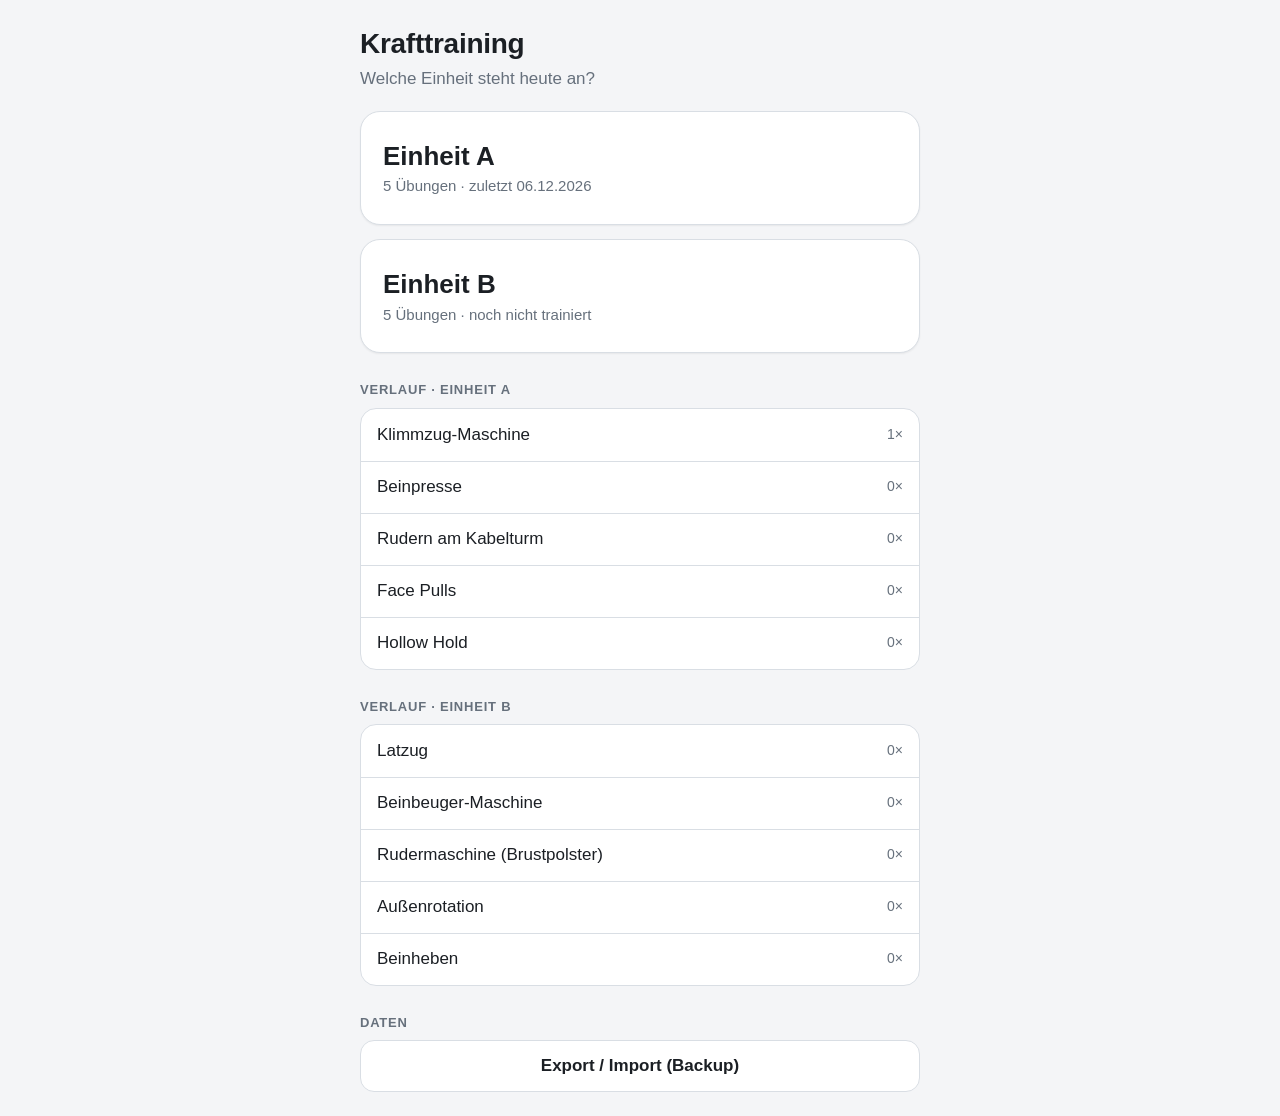
==== krafttraining/index.html @ 7c06c99d "Tracker: Maßeinheit pro Übung wählbar (kg oder Maschinen-Stufe) Co-Authored-By: Claude Sonnet 5.5 <n" ====
<!doctype html>
<html lang="de">
<head>
<meta charset="utf-8">
<meta name="viewport" content="width=device-width, initial-scale=1, viewport-fit=cover">
<meta name="color-scheme" content="light dark">
<meta name="theme-color" content="#f4f5f7" media="(prefers-color-scheme: light)">
<meta name="theme-color" content="#101418" media="(prefers-color-scheme: dark)">
<meta name="apple-mobile-web-app-capable" content="yes">
<meta name="mobile-web-app-capable" content="yes">
<meta name="apple-mobile-web-app-title" content="Kraft">
<title>Krafttraining</title>
<link rel="icon" href="data:image/svg+xml,%3Csvg xmlns='http://www.w3.org/2000/svg' viewBox='0 0 64 64'%3E%3Crect width='64' height='64' rx='14' fill='%230f766e'/%3E%3Cpath d='M14 26v12M20 20v24M44 20v24M50 26v12M20 32h24' stroke='white' stroke-width='5' stroke-linecap='round'/%3E%3C/svg%3E">
<style>
:root {
  --bg: #f4f5f7; --card: #ffffff; --text: #1b1f24; --muted: #66707c;
  --line: #d9dee4; --field: #f4f5f7; --accent: #0f766e; --on-accent: #ffffff;
  --tint: #e3f2f0; --danger: #b42318; --shadow: 0 1px 2px rgba(0,0,0,.06);
}
@media (prefers-color-scheme: dark) {
  :root {
    --bg: #101418; --card: #1a2027; --text: #e8ecf0; --muted: #98a2ae;
    --line: #2d3640; --field: #12171c; --accent: #2dd4bf; --on-accent: #04201d;
    --tint: #17302e; --danger: #ff8a80; --shadow: none;
  }
}
* { box-sizing: border-box; -webkit-tap-highlight-color: transparent; }
html { -webkit-text-size-adjust: 100%; }
body {
  margin: 0; background: var(--bg); color: var(--text);
  font: 17px/1.4 -apple-system, BlinkMacSystemFont, "Segoe UI", Roboto, Helvetica, Arial, sans-serif;
  padding: env(safe-area-inset-top) 16px calc(24px + env(safe-area-inset-bottom));
}
main { max-width: 560px; margin: 0 auto; padding-top: 16px; }
h1 { font-size: 28px; margin: 8px 0 4px; letter-spacing: -.01em; }
h2 { font-size: 13px; text-transform: uppercase; letter-spacing: .06em; color: var(--muted); margin: 28px 0 8px; font-weight: 600; }
p { margin: 0 0 12px; }
.muted { color: var(--muted); }
.small { font-size: 14px; }
a { color: var(--accent); }
.back { display: inline-flex; align-items: center; min-height: 44px; text-decoration: none; font-weight: 600; margin-left: -4px; }

button, .btn {
  font: inherit; font-weight: 600; min-height: 52px; padding: 0 20px; border-radius: 14px; border: 0;
  background: var(--accent); color: var(--on-accent); cursor: pointer; width: 100%;
  display: flex; align-items: center; justify-content: center; text-align: center; text-decoration: none;
}
button.secondary, .btn.secondary { background: var(--card); color: var(--text); border: 1.5px solid var(--line); }
button.danger { background: var(--card); color: var(--danger); border: 1.5px solid var(--line); }
button.small-btn { min-height: 44px; font-size: 15px; padding: 0 14px; width: auto; }
button:active { opacity: .8; }
button:focus-visible, input:focus-visible, a:focus-visible { outline: 3px solid var(--accent); outline-offset: 2px; }

.plans { display: grid; gap: 14px; margin-top: 20px; }
.plan {
  display: block; text-decoration: none; color: var(--text); background: var(--card);
  border-radius: 20px; padding: 26px 22px; box-shadow: var(--shadow); border: 1.5px solid var(--line);
}
.plan b { display: block; font-size: 26px; }
.plan span { color: var(--muted); font-size: 15px; }
.plan:active { transform: scale(.99); }

.list { background: var(--card); border: 1.5px solid var(--line); border-radius: 16px; overflow: hidden; }
.list a { display: flex; justify-content: space-between; align-items: center; min-height: 52px; padding: 8px 16px; color: var(--text); text-decoration: none; border-top: 1px solid var(--line); }
.list a:first-child { border-top: 0; }
.list a span { color: var(--muted); font-size: 14px; }

.card { background: var(--card); border: 1.5px solid var(--line); border-radius: 18px; padding: 16px; margin: 14px 0; box-shadow: var(--shadow); }
.card-head { display: flex; justify-content: space-between; align-items: flex-start; gap: 12px; }
.card h3 { margin: 0; font-size: 20px; }
.spec { color: var(--muted); font-size: 14px; }
.hist-link { font-size: 15px; font-weight: 600; text-decoration: none; min-height: 44px; display: inline-flex; align-items: center; white-space: nowrap; }
.last { font-size: 14px; color: var(--muted); margin: 8px 0 10px; }
.suggest { background: var(--tint); border-radius: 12px; padding: 10px 12px; margin: 0 0 12px; font-size: 15px; }
.suggest b { display: block; }
.suggest button { margin-top: 8px; min-height: 44px; font-size: 15px; }
.rows { display: grid; gap: 8px; }
.row { display: grid; grid-template-columns: 52px 1fr 1fr; gap: 8px; align-items: center; }
.row.single { grid-template-columns: 52px 1fr; }
.row .n { color: var(--muted); font-size: 14px; }
.cols { display: grid; grid-template-columns: 52px 1fr 1fr; gap: 8px; font-size: 12px; color: var(--muted); text-transform: uppercase; letter-spacing: .04em; margin-bottom: 4px; text-align: center; }
.cols.single { grid-template-columns: 52px 1fr; }
input[type=text], input[type=date] {
  width: 100%; min-height: 54px; font: inherit; font-size: 20px; text-align: center; color: var(--text);
  background: var(--field); border: 1.5px solid var(--line); border-radius: 12px; padding: 0 8px;
}
input.bad { border-color: var(--danger); }
input::placeholder { color: var(--muted); opacity: .55; }
.tools { display: flex; gap: 8px; margin-top: 10px; }
.tools button { flex: 1; }

.datebar { display: flex; align-items: center; gap: 12px; margin: 8px 0; }
.datebar label { font-size: 15px; color: var(--muted); }
.datebar input { max-width: 190px; font-size: 17px; }

.savebar { position: sticky; bottom: 0; padding: 14px 0 calc(8px + env(safe-area-inset-bottom)); background: linear-gradient(to top, var(--bg) 70%, transparent); margin-top: 8px; }

table { width: 100%; border-collapse: collapse; font-size: 16px; }
th { text-align: left; font-size: 12px; text-transform: uppercase; letter-spacing: .05em; color: var(--muted); padding: 8px 6px; }
td { padding: 12px 6px; border-top: 1px solid var(--line); vertical-align: middle; }
td.x { width: 48px; text-align: right; padding-right: 0; }
td.x button { min-height: 44px; width: 44px; padding: 0; background: transparent; color: var(--muted); font-size: 20px; }
.chart { width: 100%; height: auto; display: block; }
.chart .grid { stroke: var(--line); stroke-width: 1; }
.chart .line { fill: none; stroke: var(--accent); stroke-width: 2.5; stroke-linejoin: round; stroke-linecap: round; }
.chart .dot { fill: var(--card); stroke: var(--accent); stroke-width: 2.5; }
.chart text { fill: var(--muted); font-size: 10.5px; }
.chart text.val { fill: var(--text); font-weight: 600; }

.toast {
  position: fixed; left: 16px; right: 16px; bottom: calc(24px + env(safe-area-inset-bottom)); max-width: 528px; margin: 0 auto;
  background: var(--text); color: var(--bg); padding: 14px 16px; border-radius: 14px; font-weight: 600; text-align: center;
  opacity: 0; transform: translateY(8px); transition: opacity .2s, transform .2s; pointer-events: none; z-index: 10;
}
.toast.show { opacity: 1; transform: none; }
select, textarea { width: 100%; font: inherit; font-size: 17px; color: var(--text); background: var(--field); border: 1.5px solid var(--line); border-radius: 12px; padding: 0 12px; }
select { min-height: 54px; }
textarea { padding: 12px; font-size: 15px; line-height: 1.45; resize: vertical; }
.stack { display: grid; gap: 10px; }
.seg { display: inline-flex; border: 1.5px solid var(--line); border-radius: 12px; overflow: hidden; margin-top: 10px; }
.seg button { width: auto; min-height: 44px; min-width: 76px; padding: 0 16px; border-radius: 0; background: var(--field); color: var(--muted); font-size: 15px; }
.seg button.on { background: var(--accent); color: var(--on-accent); }
</style>
</head>
<body>
<main id="app"></main>
<div class="toast" id="toast" role="status" aria-live="polite"></div>

<script>
"use strict";

/* ---------- Plan ---------- */
// kind: normal | assist (Wert = Unterstützung) | time (Sekunden) | bw (Körpergewicht, Zusatzgewicht optional)
const EXERCISES = {
  klimm:  { name: "Klimmzug-Maschine",          sets: 3, min: 6,  max: 10, kind: "assist" },
  bein:   { name: "Beinpresse",                 sets: 3, min: 10, max: 12, kind: "normal" },
  kabel:  { name: "Rudern am Kabelturm",        sets: 3, min: 10, max: 12, kind: "normal" },
  face:   { name: "Face Pulls",                 sets: 3, min: 12, max: 15, kind: "normal" },
  hollow: { name: "Hollow Hold",                sets: 3, min: 20, max: 30, kind: "time" },
  latzug: { name: "Latzug",                     sets: 3, min: 8,  max: 12, kind: "normal" },
  curl:   { name: "Beinbeuger-Maschine",        sets: 3, min: 10, max: 12, kind: "normal" },
  ruder:  { name: "Rudermaschine (Brustpolster)", sets: 3, min: 10, max: 12, kind: "normal" },
  rot:    { name: "Außenrotation",              sets: 2, min: 12, max: 15, kind: "normal", note: "pro Seite" },
  heben:  { name: "Beinheben",                  sets: 3, min: 8,  max: 12, kind: "bw" }
};
const PLANS = {
  A: { name: "Einheit A", ids: ["klimm", "bein", "kabel", "face", "hollow"] },
  B: { name: "Einheit B", ids: ["latzug", "curl", "ruder", "rot", "heben"] }
};

/* ---------- Hilfsfunktionen ---------- */
const KEY = "krafttraining-v1", DKEY = "krafttraining-draft-v1";
const DATE_RE = /^\d{4}-\d{2}-\d{2}$/;
const round = n => Math.round(n * 100) / 100;
const fmt = n => round(n).toLocaleString("de-DE", { maximumFractionDigits: 2 });
const fmt1 = n => (Math.round(n * 10) / 10).toLocaleString("de-DE", { maximumFractionDigits: 1 });
const toInput = n => String(round(n)).replace(".", ",");
function today() {
  const d = new Date(), p = n => String(n).padStart(2, "0");
  return d.getFullYear() + "-" + p(d.getMonth() + 1) + "-" + p(d.getDate());
}
const dmy = s => s.slice(8, 10) + "." + s.slice(5, 7) + "." + s.slice(0, 4);
const dm = s => s.slice(8, 10) + "." + s.slice(5, 7) + ".";
// "" -> null (leer), ungültig -> NaN, sonst Zahl (Komma oder Punkt)
function parseNum(s) {
  s = String(s).trim().replace(",", ".");
  if (s === "") return null;
  return /^\d+(\.\d+)?$/.test(s) ? Number(s) : NaN;
}
function h(tag, attrs, ...kids) {
  const e = document.createElement(tag);
  for (const [k, v] of Object.entries(attrs || {})) {
    if (v == null || v === false) continue;
    if (k === "class") e.className = v;
    else if (k.startsWith("on")) e.addEventListener(k.slice(2), v);
    else e.setAttribute(k, v === true ? "" : v);
  }
  for (const c of kids.flat()) {
    if (c == null || c === false) continue;
    e.append(c instanceof Node ? c : String(c));
  }
  return e;
}
let toastTimer;
function toast(msg) {
  const t = document.getElementById("toast");
  t.textContent = msg; t.classList.add("show");
  clearTimeout(toastTimer);
  toastTimer = setTimeout(() => t.classList.remove("show"), 2600);
}

/* ---------- Speicher ---------- */
let memoryOnly = false;
function store(key, value) {
  try { localStorage.setItem(key, JSON.stringify(value)); return true; }
  catch (e) { memoryOnly = true; return false; }
}
function sanitize(d) {
  const out = [];
  const list = d && Array.isArray(d.sessions) ? d.sessions : [];
  for (const s of list) {
    if (!s || !DATE_RE.test(s.date) || !PLANS[s.plan] || typeof s.entries !== "object" || !s.entries) continue;
    const entries = {};
    for (const [id, sets] of Object.entries(s.entries)) {
      if (!EXERCISES[id] || !Array.isArray(sets)) continue;
      const clean = sets
        .map(x => ({ w: Number(x && x.w), r: Number(x && x.r) }))
        .filter(x => isFinite(x.w) && isFinite(x.r) && x.w >= 0 && x.r > 0);
      if (clean.length) entries[id] = clean;
    }
    if (!Object.keys(entries).length) continue;
    const units = {};
    for (const id of Object.keys(entries)) if (s.units && s.units[id] === "st") units[id] = "st";
    out.push({ date: s.date, plan: s.plan, entries, units });
  }
  return { sessions: out, units: d && d.units && typeof d.units === "object" ? Object.fromEntries(Object.entries(d.units).filter(([k, v]) => EXERCISES[k] && v === "st")) : {} };
}
function loadDb() {
  try {
    const raw = localStorage.getItem(KEY);
    if (raw !== null) return sanitize(JSON.parse(raw));
  } catch (e) { memoryOnly = true; }
  // Erster Start: Startdaten
  const seed = { sessions: [{ date: today(), plan: "A", entries: { klimm: [{ w: 21, r: 10 }, { w: 21, r: 10 }, { w: 21, r: 8.5 }] }, units: {} }], units: {} };
  store(KEY, seed);
  return seed;
}
let db = loadDb();
const persist = () => store(KEY, db);

let drafts = {};
try { drafts = JSON.parse(localStorage.getItem(DKEY)) || {}; } catch (e) { drafts = {}; }

/* ---------- Maßeinheit (kg oder Maschinen-Stufe) ---------- */
const curUnit = id => (db.units && db.units[id]) === "st" ? "st" : "kg";
const unitName = (u, n) => u === "st" ? (n === 1 ? "Stufe" : "Stufen") : "kg";

/* ---------- Auswertung ---------- */
function sortedSessions() {
  return db.sessions.map((s, i) => [s, i]).sort((a, b) => a[0].date.localeCompare(b[0].date) || a[1] - b[1]).map(x => x[0]);
}
// Letzte Einheit mit dieser Übung (nicht am selben Tag derselben Einheit, nicht in der Zukunft)
function lastFor(id, date, plan) {
  let found = null;
  for (const s of sortedSessions()) {
    if (!s.entries[id] || s.date > date || (s.date === date && s.plan === plan)) continue;
    found = { date: s.date, sets: s.entries[id], unit: s.units && s.units[id] === "st" ? "st" : "kg" };
  }
  return found;
}
function lastText(ex, last) {
  const s = last.sets, reps = s.map(x => fmt(x.r)).join(" / ");
  if (ex.kind === "time") return reps + " Sek.";
  const ws = s.map(x => x.w), same = ws.every(w => w === ws[0]);
  const un = unitName(last.unit, same ? ws[0] : 2);
  if (!same) return s.map(x => fmt(x.w) + "×" + fmt(x.r)).join(" · ") + " (" + un + " × Wdh.)";
  if (ex.kind === "bw" && ws[0] === 0) return reps + " Wdh.";
  const unit = ex.kind === "assist" ? un + " Unterstützung" : ex.kind === "bw" ? un + " zusätzlich" : un;
  return fmt(ws[0]) + " " + unit + " · " + reps + " Wdh.";
}
function suggestion(ex, last, cur) {
  if (!last || last.unit !== cur || last.sets.length < ex.sets || !last.sets.every(s => s.r >= ex.max)) return null;
  if (ex.kind === "time")
    return { title: "Alle Sätze mit " + ex.max + " Sek. geschafft", text: "Nächste Stufe: länger halten oder die Position erschweren.", fill: null };
  const ws = last.sets.map(s => s.w), kg = last.unit === "kg";
  if (ex.kind === "assist") {
    const base = Math.min(...ws), lo = Math.max(0, round(base - (kg ? 3 : 1))), hi = Math.max(0, round(base - (kg ? 2 : 1)));
    const un = unitName(last.unit, lo === hi ? hi : 2);
    return { title: "Vorschlag heute: " + (lo === hi ? fmt(hi) : fmt(lo) + "–" + fmt(hi)) + " " + un + " Unterstützung",
             text: (kg ? "2–3 kg" : "1 Stufe") + " weniger als zuletzt – alle Sätze mit " + ex.max + " Wdh. geschafft.", fill: hi };
  }
  const step = kg ? 2.5 : 1, base = Math.max(...ws), fill = round(base + step), un = unitName(last.unit, fill);
  return { title: "Vorschlag heute: " + fmt(fill) + " " + un + (ex.kind === "bw" ? " zusätzlich" : ""),
           text: "+" + fmt(step) + " " + unitName(last.unit, step) + " – alle Sätze mit " + ex.max + " Wdh. geschafft.", fill };
}

/* ---------- Ansichten ---------- */
const app = document.getElementById("app");
const backLink = (href, label) => h("a", { class: "back", href }, "‹ " + (label || "Zurück"));

function viewHome() {
  const sessions = sortedSessions();
  const planBtn = key => {
    const last = sessions.filter(s => s.plan === key).pop();
    return h("a", { class: "plan", href: "#/plan/" + key },
      h("b", null, PLANS[key].name),
      h("span", null, PLANS[key].ids.length + " Übungen" + (last ? " · zuletzt " + dmy(last.date) : " · noch nicht trainiert")));
  };
  const exLinks = key => h("div", { class: "list" }, PLANS[key].ids.map(id => {
    const n = sessions.filter(s => s.entries[id]).length;
    return h("a", { href: "#/ex/" + id }, EXERCISES[id].name, h("span", null, n + "×"));
  }));
  return h("div", null,
    h("h1", null, "Krafttraining"),
    h("p", { class: "muted" }, "Welche Einheit steht heute an?"),
    h("div", { class: "plans" }, planBtn("A"), planBtn("B")),
    h("h2", null, "Verlauf · Einheit A"), exLinks("A"),
    h("h2", null, "Verlauf · Einheit B"), exLinks("B"),
    h("h2", null, "Daten"),
    h("a", { class: "btn secondary", href: "#/daten" }, "Export / Import (Backup)"),
    memoryOnly ? h("p", { class: "small", style: "color:var(--danger);margin-top:12px" }, "Achtung: Der Browser erlaubt kein Speichern (privater Modus?). Daten gehen beim Schließen verloren.") : null);
}

function viewPlan(key) {
  const plan = PLANS[key];
  const draft = drafts[key] = drafts[key] || { date: today(), entries: {} };
  const saveDraft = () => { store(DKEY, drafts); };
  const dateIn = h("input", { type: "date", value: draft.date, "aria-label": "Datum", onchange: () => { if (DATE_RE.test(dateIn.value)) { draft.date = dateIn.value; saveDraft(); route(); } } });
  const refs = {}; // id -> [{w, r}] Eingabefelder

  const cards = plan.ids.map(id => {
    const ex = EXERCISES[id], noW = ex.kind === "time";
    const cur = curUnit(id), last = lastFor(id, draft.date, key), sug = suggestion(ex, last, cur), sameUnit = !!last && last.unit === cur;
    const saved = draft.entries[id] || [];
    refs[id] = [];
    const sync = () => { draft.entries[id] = refs[id].map(r => [r.w ? r.w.value : "", r.r.value]); saveDraft(); };
    const rows = [];
    for (let i = 0; i < ex.sets; i++) {
      const lastSet = sameUnit && (last.sets[i] || last.sets[last.sets.length - 1]);
      const field = (ph, v, label) => h("input", { type: "text", inputmode: "decimal", autocomplete: "off", enterkeyhint: "next", placeholder: ph, value: v || "", "aria-label": label + " Satz " + (i + 1) + ", " + ex.name, oninput: e => { e.target.classList.remove("bad"); sync(); } });
      const ref = {};
      if (!noW) ref.w = field(lastSet ? toInput(lastSet.w) : unitName(cur), saved[i] && saved[i][0], "Gewicht");
      ref.r = field(sameUnit && last.sets[i] ? toInput(last.sets[i].r) : (noW ? "Sek." : "Wdh."), saved[i] && saved[i][1], noW ? "Sekunden" : "Wiederholungen");
      refs[id].push(ref);
      rows.push(h("div", { class: "row" + (noW ? " single" : "") }, h("span", { class: "n" }, "Satz " + (i + 1)), ref.w, ref.r));
    }
    const wLabel = (ex.kind === "assist" ? "Unterstützung " : ex.kind === "bw" ? "Zusatz " : "Gewicht ") + (cur === "st" ? "(Stufe)" : "kg");
    const unitSwitch = noW ? null : h("div", { class: "seg", role: "group", "aria-label": "Maßeinheit für " + ex.name },
      ["kg", "st"].map(u => h("button", { type: "button", class: u === cur ? "on" : "", "aria-pressed": u === cur ? "true" : "false", onclick: () => {
        if (u === cur) return;
        db.units = db.units || {}; if (u === "st") db.units[id] = "st"; else delete db.units[id];
        persist(); route(); toast("Einheit: " + (u === "st" ? "Maschinen-Stufe" : "Kilogramm"));
      } }, u === "st" ? "Stufe" : "kg")));
    const fillWeights = v => { refs[id].forEach(r => { if (r.w) r.w.value = toInput(v); }); sync(); };
    const tools = sameUnit ? h("div", { class: "tools" },
      h("button", { class: "secondary small-btn", type: "button", onclick: () => {
        refs[id].forEach((r, i) => {
          const s = last.sets[i], base = last.sets[last.sets.length - 1];
          if (r.w) r.w.value = toInput((s || base).w);
          r.r.value = s ? toInput(s.r) : "";
        });
        sync(); toast("Werte vom letzten Mal übernommen");
      } }, "Wie letztes Mal")) : null;
    return h("section", { class: "card" },
      h("div", { class: "card-head" },
        h("div", null, h("h3", null, ex.name),
          h("div", { class: "spec" }, ex.sets + " × " + ex.min + "–" + ex.max + (noW ? " Sek." : " Wdh.") + (ex.note ? " " + ex.note : ""))),
        h("a", { class: "hist-link", href: "#/ex/" + id }, "Verlauf ›")),
      unitSwitch,
      h("div", { class: "last" }, last ? "Letztes Mal (" + dmy(last.date) + "): " + lastText(ex, last) : "Noch keine Einträge"),
      sug ? h("div", { class: "suggest" }, h("b", null, sug.title), sug.text,
        sug.fill != null ? h("button", { type: "button", onclick: () => { fillWeights(sug.fill); toast("Vorschlag eingetragen"); } }, "Vorschlag übernehmen (" + fmt(sug.fill) + " " + unitName(cur, sug.fill) + ")") : null) : null,
      noW ? null : h("div", { class: "cols" }, h("span"), h("span", null, wLabel), h("span", null, "Wdh.")),
      h("div", { class: "rows" }, rows),
      tools);
  });

  function save() {
    const date = dateIn.value;
    if (!DATE_RE.test(date)) { toast("Bitte ein Datum wählen"); return; }
    const entries = {};
    let problem = null;
    for (const id of plan.ids) {
      const ex = EXERCISES[id], sets = [];
      refs[id].forEach((r, i) => {
        const w = r.w ? parseNum(r.w.value) : null, rep = parseNum(r.r.value);
        const empty = (w === null || !r.w) && rep === null;
        if (empty) return;
        const wOptional = ex.kind === "bw" || !r.w;
        const bad = (r.w && Number.isNaN(w)) || Number.isNaN(rep) || rep === null || rep <= 0 || (w === null && !wOptional);
        if (bad) {
          if (!problem) problem = { msg: "Satz " + (i + 1) + " bei „" + ex.name + "“ ist unvollständig", el: (r.w && (Number.isNaN(w) || w === null) && !wOptional) ? r.w : r.r };
          (r.w || r.r).classList.add("bad"); r.r.classList.add("bad");
          return;
        }
        sets.push({ w: w === null ? 0 : w, r: rep });
      });
      if (sets.length) entries[id] = sets;
    }
    if (problem) { toast(problem.msg); problem.el.focus(); return; }
    if (!Object.keys(entries).length) { toast("Noch nichts eingetragen"); return; }
    let s = db.sessions.find(x => x.date === date && x.plan === key);
    if (!s) { s = { date, plan: key, entries: {}, units: {} }; db.sessions.push(s); }
    s.units = s.units || {};
    for (const id of Object.keys(entries)) {
      s.entries[id] = entries[id];
      if (EXERCISES[id].kind !== "time" && curUnit(id) === "st") s.units[id] = "st"; else delete s.units[id];
    }
    persist();
    delete drafts[key]; saveDraft();
    location.hash = "#/";
    toast(plan.name + " gespeichert ✓");
  }

  return h("div", null,
    backLink("#/", "Start"),
    h("h1", null, plan.name),
    h("div", { class: "datebar" }, h("label", null, "Datum"), dateIn),
    cards,
    h("div", { class: "savebar" }, h("button", { type: "button", onclick: save }, plan.name + " speichern")));
}

function lineChart(points, unitLabel) {
  const NS = "http://www.w3.org/2000/svg";
  const W = 340, H = 190, L = 44, R = 16, T = 20, B = 28;
  const mk = (n, a, text) => { const e = document.createElementNS(NS, n); for (const k in a) e.setAttribute(k, a[k]); if (text != null) e.textContent = text; return e; };
  const svg = mk("svg", { viewBox: "0 0 " + W + " " + H, class: "chart", role: "img", "aria-label": "Liniendiagramm " + unitLabel });
  const vals = points.map(p => p.v);
  let lo = Math.min(...vals), hi = Math.max(...vals);
  if (lo === hi) { lo -= 1; hi += 1; } else { const pad = (hi - lo) * 0.15; lo -= pad; hi += pad; }
  lo = Math.max(0, lo);
  const x = i => points.length === 1 ? L + (W - L - R) / 2 : L + i * (W - L - R) / (points.length - 1);
  const y = v => T + (hi - v) * (H - T - B) / (hi - lo);
  [lo, (lo + hi) / 2, hi].forEach(v => {
    svg.append(mk("line", { class: "grid", x1: L, x2: W - R, y1: y(v), y2: y(v) }));
    svg.append(mk("text", { x: L - 6, y: y(v) + 3.5, "text-anchor": "end" }, fmt1(v)));
  });
  svg.append(mk("polyline", { class: "line", points: points.map((p, i) => x(i) + "," + y(p.v)).join(" ") }));
  points.forEach((p, i) => svg.append(mk("circle", { class: "dot", cx: x(i), cy: y(p.v), r: 4 })));
  const lastI = points.length - 1;
  svg.append(mk("text", { class: "val", x: Math.min(x(lastI), W - R - 8), y: y(points[lastI].v) - 10, "text-anchor": lastI === 0 ? "middle" : "end" }, fmt(points[lastI].v) + " " + unitLabel));
  const lab = (i, anchor) => svg.append(mk("text", { x: x(i), y: H - 8, "text-anchor": anchor }, dm(points[i].date)));
  if (points.length === 1) lab(0, "middle"); else { lab(0, "start"); lab(lastI, "end"); }
  return svg;
}

function viewExercise(id) {
  const ex = EXERCISES[id];
  if (!ex) return viewHome();
  const time = ex.kind === "time";
  const rows = sortedSessions().filter(s => s.entries[id]).map(s => ({ s, sets: s.entries[id] }));
  const chartUnit = time || !rows.length ? "kg" : unitOf(rows[rows.length - 1].s, id);
  const shown = rows.filter(r => time || unitOf(r.s, id) === chartUnit);
  const points = shown.map(r => ({ date: r.s.date, v: time ? Math.max(...r.sets.map(x => x.r)) : Math.max(...r.sets.map(x => x.w)) }));
  const unitLabel = time ? "Sek." : unitName(chartUnit);
  const chartTitle = time ? "Beste Haltezeit" : ex.kind === "assist" ? "Unterstützung (" + unitLabel + ")" : ex.kind === "bw" ? "Zusatzgewicht (" + unitLabel + ")" : "Gewicht (" + unitLabel + ")";

  const remove = (s) => {
    if (!confirm("Eintrag vom " + dmy(s.date) + " (" + ex.name + ") löschen?")) return;
    delete s.entries[id];
    if (!Object.keys(s.entries).length) db.sessions = db.sessions.filter(x => x !== s);
    persist(); route();
  };
  const table = rows.length ? h("table", null,
    h("thead", null, h("tr", null, h("th", null, "Datum"), time ? null : h("th", null, "Gewicht"), h("th", null, time ? "Sekunden" : "Wdh."), h("th"))),
    h("tbody", null, rows.slice().reverse().map(({ s, sets }) => {
      const ws = sets.map(x => x.w), same = ws.every(w => w === ws[0]);
      const un = unitName(unitOf(s, id), same ? ws[0] : 2);
      const wText = same ? fmt(ws[0]) + " " + un : ws.map(fmt).join(" / ") + " " + un;
      return h("tr", null, h("td", null, dmy(s.date)),
        time ? null : h("td", null, wText),
        h("td", null, sets.map(x => fmt(x.r)).join(" / ")),
        h("td", { class: "x" }, h("button", { type: "button", "aria-label": "Eintrag vom " + dmy(s.date) + " löschen", onclick: () => remove(s) }, "✕")));
    }))) : h("p", { class: "muted" }, "Noch keine Einträge für diese Übung.");

  return h("div", null,
    backLink("#/", "Start"),
    h("h1", null, ex.name),
    h("p", { class: "muted" }, ex.sets + " × " + ex.min + "–" + ex.max + (time ? " Sek." : " Wdh.") + (ex.note ? " " + ex.note : "")),
    h("h2", null, chartTitle),
    shown.length < rows.length ? h("p", { class: "small muted" }, "Das Diagramm zeigt nur Einträge mit der zuletzt verwendeten Einheit (" + unitLabel + "), damit nichts vermischt wird.") : null,
    h("div", { class: "card" }, points.length ? lineChart(points, unitLabel) : h("p", { class: "muted" }, "Das Diagramm erscheint nach dem ersten Speichern.")),
    h("h2", null, "Einträge"),
    h("div", { class: "card" }, table));
}

function viewData() {
  const count = db.sessions.length;
  const fileIn = h("input", { type: "file", accept: "application/json,.json", style: "display:none", onchange: e => importFile(e.target.files[0], e.target) });
  return h("div", null,
    backLink("#/", "Start"),
    h("h1", null, "Daten"),
    h("p", { class: "muted" }, count + " gespeicherte Einheit" + (count === 1 ? "" : "en") + ". Die Daten liegen nur in diesem Browser auf diesem Gerät. Mach regelmäßig ein Backup."),
    h("div", { class: "stack" },
      h("button", { type: "button", onclick: exportData }, "Backup exportieren (JSON)"),
      h("button", { type: "button", class: "secondary", onclick: () => fileIn.click() }, "Backup importieren"),
      fileIn),
    h("p", { class: "small muted", style: "margin-top:12px" }, "Beim Import werden Einheiten gleichen Datums überschrieben, alle anderen bleiben erhalten."),
    h("h2", null, "Für den Claude-Chat"),
    textExport(),
    h("h2", null, "Zurücksetzen"),
    h("button", { type: "button", class: "danger", onclick: () => {
      if (!confirm("Wirklich ALLE Trainingsdaten löschen? Das lässt sich nicht rückgängig machen.")) return;
      db = { sessions: [] }; drafts = {}; persist(); store(DKEY, drafts); toast("Alle Daten gelöscht"); route();
    } }, "Alle Daten löschen"));
}

const unitOf = (s, id) => s.units && s.units[id] === "st" ? "st" : "kg";
function sessionText(s) {
  const lines = [PLANS[s.plan].name + " – " + dmy(s.date)];
  for (const id of PLANS[s.plan].ids) {
    if (!s.entries[id]) continue;
    const ex = EXERCISES[id];
    lines.push("- " + ex.name + (ex.note ? " (" + ex.note + ")" : "") + ": " + lastText(ex, { sets: s.entries[id], unit: unitOf(s, id) }));
  }
  return lines.join("\n");
}
function textExport() {
  const all = sortedSessions().reverse();
  if (!all.length) return h("p", { class: "muted" }, "Noch keine Einheiten gespeichert.");
  const sel = h("select", { "aria-label": "Einheit wählen" },
    h("option", { value: "all" }, "Alle Einheiten (neueste zuerst)"),
    all.map((s, i) => h("option", { value: i }, dmy(s.date) + " – " + PLANS[s.plan].name)));
  const build = () => sel.value === "all" ? all.map(sessionText).join("\n\n") : sessionText(all[Number(sel.value)]);
  const ta = h("textarea", { readonly: true, rows: 9, "aria-label": "Trainingsdaten als Text" });
  const update = () => { ta.value = build(); };
  sel.addEventListener("change", update);
  sel.value = "0"; update();
  const copy = async () => {
    try { await navigator.clipboard.writeText(ta.value); toast("Kopiert – jetzt im Chat einfügen"); }
    catch (e) { ta.focus(); ta.select(); toast("Text markiert – bitte manuell kopieren"); }
  };
  return h("div", { class: "stack" },
    h("p", { class: "small muted", style: "margin:0" }, "Wähle eine Einheit, kopiere den Text und füge ihn im Claude-Chat ein."),
    sel, ta, h("button", { type: "button", onclick: copy }, "Text kopieren"));
}

function exportData() {
  const payload = { app: "krafttraining", version: 1, exported: new Date().toISOString(), sessions: sortedSessions() };
  const blob = new Blob([JSON.stringify(payload, null, 2)], { type: "application/json" });
  const url = URL.createObjectURL(blob);
  const a = h("a", { href: url, download: "krafttraining-" + today() + ".json" });
  document.body.append(a); a.click(); a.remove();
  setTimeout(() => URL.revokeObjectURL(url), 10000);
  toast("Backup erstellt");
}
function importFile(file, input) {
  if (!file) return;
  const reader = new FileReader();
  reader.onload = () => {
    let parsed;
    try { parsed = sanitize(JSON.parse(reader.result)); } catch (e) { toast("Datei konnte nicht gelesen werden"); input.value = ""; return; }
    if (!parsed.sessions.length) { toast("Keine gültigen Einheiten in der Datei"); input.value = ""; return; }
    if (!confirm(parsed.sessions.length + " Einheiten importieren? Einheiten mit gleichem Datum werden überschrieben.")) { input.value = ""; return; }
    const keys = new Set(parsed.sessions.map(s => s.date + s.plan));
    db.sessions = db.sessions.filter(s => !keys.has(s.date + s.plan)).concat(parsed.sessions);
    persist(); toast("Import abgeschlossen ✓"); route();
  };
  reader.onerror = () => toast("Datei konnte nicht gelesen werden");
  reader.readAsText(file);
}

/* ---------- Router ---------- */
function route() {
  const parts = location.hash.replace(/^#\/?/, "").split("/");
  let view;
  if (parts[0] === "plan" && PLANS[parts[1]]) view = viewPlan(parts[1]);
  else if (parts[0] === "ex" && EXERCISES[parts[1]]) view = viewExercise(parts[1]);
  else if (parts[0] === "daten") view = viewData();
  else view = viewHome();
  app.replaceChildren(view);
  window.scrollTo(0, 0);
}
window.addEventListener("hashchange", route);
route();

/* Icon für den Home-Bildschirm (iOS braucht ein PNG) */
try {
  const c = document.createElement("canvas"); c.width = c.height = 180;
  const g = c.getContext("2d");
  g.fillStyle = "#0f766e"; g.fillRect(0, 0, 180, 180);
  g.strokeStyle = "#fff"; g.lineWidth = 14; g.lineCap = "round";
  g.beginPath(); [[40, 74, 40, 106], [58, 56, 58, 124], [122, 56, 122, 124], [140, 74, 140, 106], [58, 90, 122, 90]]
    .forEach(l => { g.moveTo(l[0], l[1]); g.lineTo(l[2], l[3]); });
  g.stroke();
  document.head.append(h("link", { rel: "apple-touch-icon", href: c.toDataURL("image/png") }));
} catch (e) { /* Icon ist optional */ }
</script>
</body>
</html>
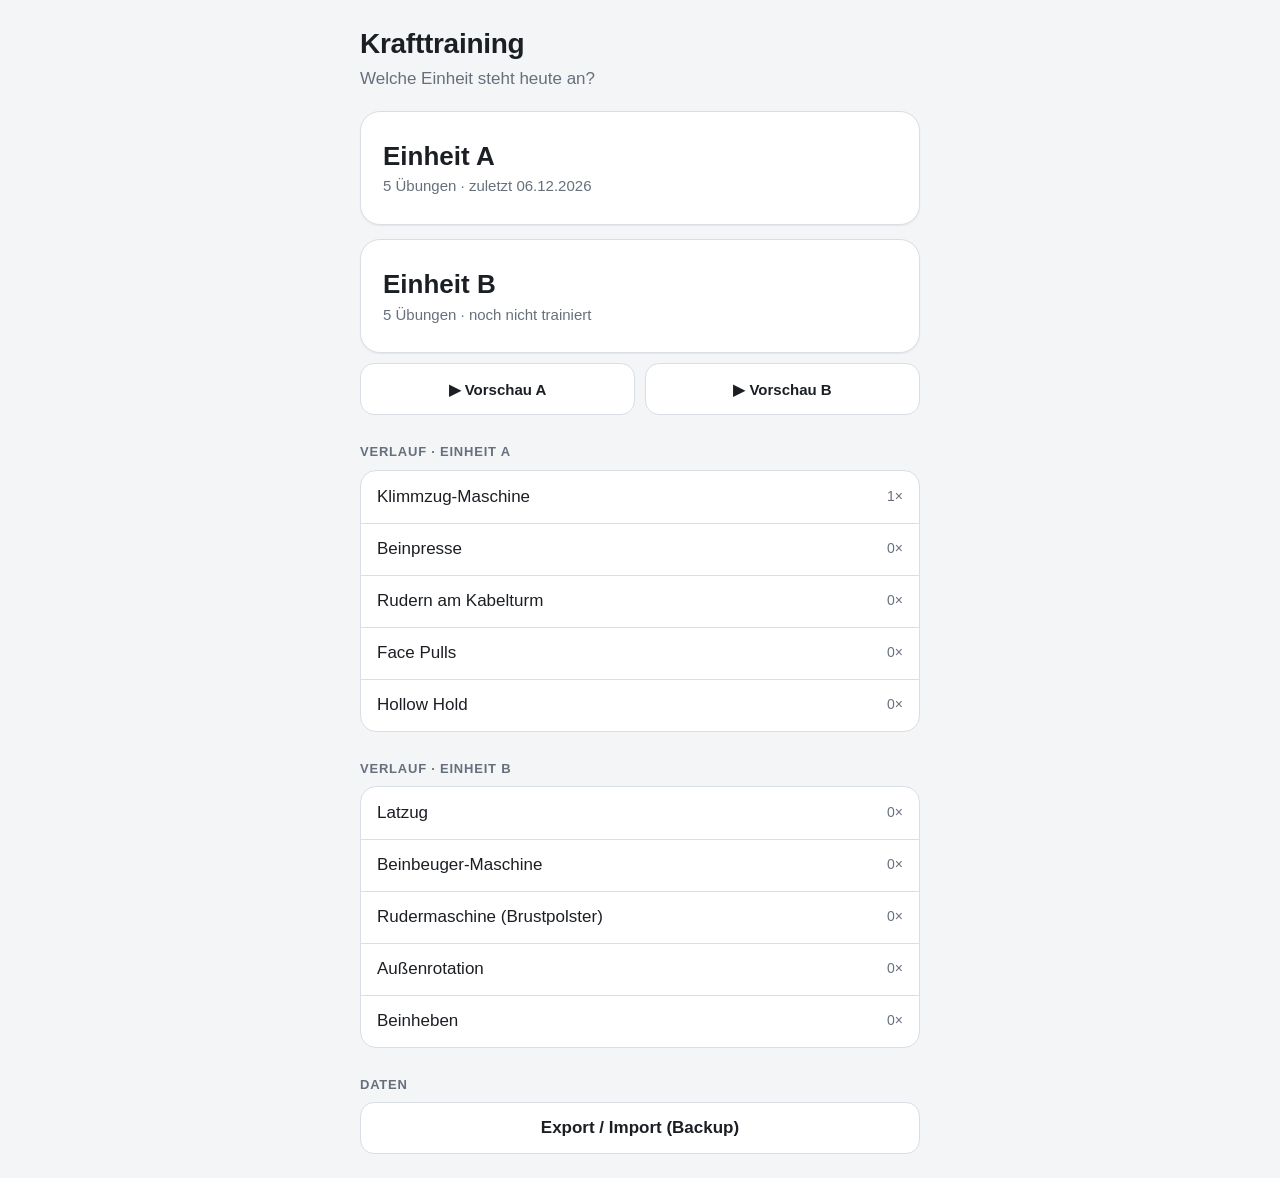
==== commit 60818a5f: "Tracker: Streckenvorschau (Überflug über die Übungen wie bei Mario Kart) Co-Authored-By: Claude Sonn" ====
--- a/krafttraining/index.html
+++ b/krafttraining/index.html
@@ -16,12 +16,14 @@
   --bg: #f4f5f7; --card: #ffffff; --text: #1b1f24; --muted: #66707c;
   --line: #d9dee4; --field: #f4f5f7; --accent: #0f766e; --on-accent: #ffffff;
   --tint: #e3f2f0; --danger: #b42318; --shadow: 0 1px 2px rgba(0,0,0,.06);
+  --track: #c4ccd4; --track-edge: #9aa5b0;
 }
 @media (prefers-color-scheme: dark) {
   :root {
     --bg: #101418; --card: #1a2027; --text: #e8ecf0; --muted: #98a2ae;
     --line: #2d3640; --field: #12171c; --accent: #2dd4bf; --on-accent: #04201d;
     --tint: #17302e; --danger: #ff8a80; --shadow: none;
+    --track: #3a4652; --track-edge: #55626f;
   }
 }
 * { box-sizing: border-box; -webkit-tap-highlight-color: transparent; }
@@ -117,6 +119,29 @@
 select { min-height: 54px; }
 textarea { padding: 12px; font-size: 15px; line-height: 1.45; resize: vertical; }
 .stack { display: grid; gap: 10px; }
+.map { background: var(--card); border: 1.5px solid var(--line); border-radius: 18px; overflow: hidden; }
+.map svg { display: block; width: 100%; height: auto; }
+.map .edge { fill: none; stroke: var(--track-edge); stroke-width: 36; stroke-linecap: round; stroke-linejoin: round; }
+.map .road { fill: none; stroke: var(--track); stroke-width: 30; stroke-linecap: round; stroke-linejoin: round; }
+.map .mid { fill: none; stroke: var(--card); stroke-opacity: .75; stroke-width: 2; stroke-dasharray: 8 9; }
+.map .stn { cursor: pointer; }
+.map .stn circle { fill: var(--card); stroke: var(--accent); stroke-width: 3; transition: fill .25s; }
+.map .stn text { fill: var(--text); font-size: 14px; font-weight: 700; text-anchor: middle; dominant-baseline: central; pointer-events: none; }
+.map .stn.seen circle { fill: var(--accent); }
+.map .stn.seen text { fill: var(--on-accent); }
+.map .stn.now circle { stroke-width: 5; }
+.map .name { fill: var(--text); font-size: 13px; font-weight: 700; text-anchor: middle; paint-order: stroke; stroke: var(--card); stroke-width: 4px; stroke-linejoin: round; }
+.map .tag { fill: var(--muted); font-size: 11px; font-weight: 700; letter-spacing: .08em; }
+.kart .body { fill: var(--accent); stroke: var(--card); stroke-width: 2; }
+.kart .wheel { fill: var(--text); }
+.kart .glass { fill: var(--card); opacity: .85; }
+.pv-card { margin: 12px 0; min-height: 132px; }
+.pv-card h3 { margin: 0 0 2px; font-size: 20px; }
+.pv-ctrl { display: grid; grid-template-columns: 1fr 1.4fr 1fr; gap: 10px; margin: 10px 0 14px; }
+.pv-ctrl button { font-size: 22px; }
+.pv-dots { text-align: center; color: var(--muted); font-size: 14px; margin-top: 6px; }
+@media (prefers-reduced-motion: no-preference) { .map .stn.now circle { animation: pulse 1.1s ease-in-out infinite alternate; transform-origin: center; transform-box: fill-box; } }
+@keyframes pulse { from { transform: scale(1); } to { transform: scale(1.18); } }
 .seg { display: inline-flex; border: 1.5px solid var(--line); border-radius: 12px; overflow: hidden; margin-top: 10px; }
 .seg button { width: auto; min-height: 44px; min-width: 76px; padding: 0 16px; border-radius: 0; background: var(--field); color: var(--muted); font-size: 15px; }
 .seg button.on { background: var(--accent); color: var(--on-accent); }
@@ -294,6 +319,9 @@
     h("h1", null, "Krafttraining"),
     h("p", { class: "muted" }, "Welche Einheit steht heute an?"),
     h("div", { class: "plans" }, planBtn("A"), planBtn("B")),
+    h("div", { class: "pv-ctrl", style: "grid-template-columns:1fr 1fr;margin-bottom:0" },
+      h("a", { class: "btn secondary", href: "#/vorschau/A", style: "font-size:15px" }, "▶ Vorschau A"),
+      h("a", { class: "btn secondary", href: "#/vorschau/B", style: "font-size:15px" }, "▶ Vorschau B")),
     h("h2", null, "Verlauf · Einheit A"), exLinks("A"),
     h("h2", null, "Verlauf · Einheit B"), exLinks("B"),
     h("h2", null, "Daten"),
@@ -395,9 +423,127 @@
   return h("div", null,
     backLink("#/", "Start"),
     h("h1", null, plan.name),
+    h("a", { class: "btn secondary", href: "#/vorschau/" + key, style: "margin:6px 0" }, "▶ Streckenvorschau"),
     h("div", { class: "datebar" }, h("label", null, "Datum"), dateIn),
     cards,
     h("div", { class: "savebar" }, h("button", { type: "button", onclick: save }, plan.name + " speichern")));
+}
+
+/* ---------- Streckenvorschau (Überflug wie bei Mario Kart) ---------- */
+function viewPreview(key) {
+  const plan = PLANS[key], ids = plan.ids, n = ids.length;
+  const NS = "http://www.w3.org/2000/svg", W = 360, VH = 320, STEP = 150, TOP = 70;
+  const reduce = window.matchMedia && window.matchMedia("(prefers-reduced-motion: reduce)").matches;
+  const mk = (tag, a, text) => { const e = document.createElementNS(NS, tag); for (const k in a) e.setAttribute(k, a[k]); if (text != null) e.textContent = text; return e; };
+  const pts = ids.map((id, i) => ({ x: i % 2 === 0 ? 100 : 260, y: TOP + i * STEP }));
+  const last = pts[n - 1], endY = last.y + 70, totalH = endY + 50;
+  const seg = (a, b) => " C " + a.x + " " + (a.y + 75) + " " + b.x + " " + (b.y - 75) + " " + b.x + " " + b.y;
+  const dTo = i => { let d = "M" + pts[0].x + " 20 L" + pts[0].x + " " + pts[0].y; for (let k = 1; k <= i; k++) d += seg(pts[k - 1], pts[k]); return d; };
+  const dFull = dTo(n - 1) + " L" + last.x + " " + endY;
+
+  const svg = mk("svg", { viewBox: "0 0 " + W + " " + VH, role: "img", "aria-label": "Streckenvorschau " + plan.name });
+  const defs = mk("defs", {});
+  const chk = mk("pattern", { id: "chk" + key, width: 12, height: 12, patternUnits: "userSpaceOnUse" });
+  chk.append(mk("rect", { width: 12, height: 12, fill: "#fff" }), mk("rect", { width: 6, height: 6, fill: "#111" }), mk("rect", { x: 6, y: 6, width: 6, height: 6, fill: "#111" }));
+  defs.append(chk); svg.append(defs);
+  const road = mk("path", { class: "road", d: dFull });
+  svg.append(mk("path", { class: "edge", d: dFull }), road, mk("path", { class: "mid", d: dFull }));
+  svg.append(mk("rect", { x: pts[0].x - 18, y: 24, width: 36, height: 5, rx: 2, fill: "var(--text)" }), mk("text", { class: "tag", x: pts[0].x + 26, y: 31 }, "START"));
+  svg.append(mk("rect", { x: last.x - 24, y: endY - 2, width: 48, height: 12, rx: 2, fill: "url(#chk" + key + ")", stroke: "var(--text)", "stroke-width": 1 }), mk("text", { class: "tag", x: last.x, y: endY + 28, "text-anchor": "middle" }, "ZIEL"));
+  const stns = pts.map((p, i) => {
+    const g = mk("g", { class: "stn", tabindex: 0, role: "button", "aria-label": "Station " + (i + 1) + ": " + EXERCISES[ids[i]].name });
+    g.append(mk("circle", { cx: p.x, cy: p.y, r: 17 }), mk("text", { x: p.x, y: p.y }, String(i + 1)));
+    g.addEventListener("click", () => { pause(); goTo(i); });
+    g.addEventListener("keydown", e => { if (e.key === "Enter" || e.key === " ") { e.preventDefault(); pause(); goTo(i); } });
+    svg.append(g); return g;
+  });
+  const nameTxt = mk("text", { class: "name", x: 0, y: 0 }, "");
+  const kart = mk("g", { class: "kart" });
+  kart.append(mk("rect", { class: "wheel", x: -9, y: -9, width: 7, height: 4, rx: 1 }), mk("rect", { class: "wheel", x: -9, y: 5, width: 7, height: 4, rx: 1 }),
+    mk("rect", { class: "wheel", x: 4, y: -9, width: 7, height: 4, rx: 1 }), mk("rect", { class: "wheel", x: 4, y: 5, width: 7, height: 4, rx: 1 }),
+    mk("rect", { class: "body", x: -11, y: -6, width: 24, height: 12, rx: 5 }), mk("rect", { class: "glass", x: 1, y: -4, width: 6, height: 8, rx: 2 }));
+  svg.append(nameTxt, kart);
+
+  // Beschreibung der Stationen
+  const info = ids.map(id => {
+    const ex = EXERCISES[id], noW = ex.kind === "time", lst = lastFor(id, "9999-12-31", key), sug = suggestion(ex, lst, curUnit(id));
+    return { name: ex.name, spec: ex.sets + " × " + ex.min + "–" + ex.max + (noW ? " Sek." : " Wdh.") + (ex.note ? " " + ex.note : ""),
+             last: lst ? "Letztes Mal (" + dmy(lst.date) + "): " + lastText(ex, lst) : "Noch keine Einträge – das wird dein Startwert.", sug };
+  });
+
+  const card = h("section", { class: "card pv-card", "aria-live": "polite" });
+  const dots = h("div", { class: "pv-dots" });
+  const playBtn = h("button", { type: "button", "aria-label": "Überflug starten oder pausieren" }, "▶");
+  const prevBtn = h("button", { type: "button", class: "secondary", "aria-label": "Vorherige Station" }, "‹");
+  const nextBtn = h("button", { type: "button", class: "secondary", "aria-label": "Nächste Station" }, "›");
+  const root = h("div", null,
+    backLink("#/plan/" + key, plan.name),
+    h("h1", null, "Streckenvorschau"),
+    h("p", { class: "muted" }, plan.name + " · " + n + " Stationen"),
+    h("div", { class: "map" }, svg), card, h("div", { class: "pv-ctrl" }, prevBtn, playBtn, nextBtn), dots,
+    h("div", { class: "savebar" }, h("a", { class: "btn", href: "#/plan/" + key }, plan.name + " starten")));
+
+  let pos = 0, cum = [], total = 0, idx = -1, playing = !reduce, raf = 0, timer = 0, ready = false;
+  const alive = () => root.isConnected;
+  function pause() { playing = false; clearTimeout(timer); playBtn.textContent = "▶"; }
+  function paint(len, stop) {
+    const p = road.getPointAtLength(len), a = road.getPointAtLength(Math.max(0, len - 2)), b = road.getPointAtLength(Math.min(total, len + 2));
+    kart.setAttribute("transform", "translate(" + p.x + " " + p.y + ") rotate(" + (Math.atan2(b.y - a.y, b.x - a.x) * 180 / Math.PI) + ")");
+    const cy = Math.max(0, Math.min(totalH - VH, p.y - VH * 0.45));
+    svg.setAttribute("viewBox", "0 " + cy + " " + W + " " + VH);
+  }
+  function show(i) {
+    idx = i;
+    stns.forEach((g, k) => { g.classList.toggle("seen", k <= i); g.classList.toggle("now", k === i); });
+    dots.textContent = i < n ? "Station " + (i + 1) + " von " + n : "Ziel";
+    if (i < n) {
+      const t = info[i];
+      nameTxt.textContent = t.name; nameTxt.setAttribute("x", pts[i].x); nameTxt.setAttribute("y", pts[i].y - 28);
+      card.replaceChildren(h("h3", null, (i + 1) + " · " + t.name), h("div", { class: "spec" }, t.spec), h("div", { class: "last" }, t.last),
+        ...(t.sug ? [h("div", { class: "suggest", style: "margin:0" }, h("b", null, t.sug.title), t.sug.text)] : []));
+    } else {
+      nameTxt.textContent = "";
+      card.replaceChildren(h("h3", null, "🏁 Ziel!"), h("div", { class: "spec" }, "Alle " + n + " Übungen im Blick."), h("div", { class: "last" }, "Bereit? Dann starte die Einheit."));
+    }
+    prevBtn.disabled = i <= 0; nextBtn.disabled = i >= n;
+  }
+  function goTo(i) {
+    cancelAnimationFrame(raf); clearTimeout(timer);
+    i = Math.max(0, Math.min(n, i));
+    const from = pos, to = cum[i], dur = reduce ? 0 : Math.max(450, Math.abs(to - from) * 3.2);
+    nameTxt.textContent = "";
+    const t0 = performance.now();
+    const step = now => {
+      if (!alive()) return;
+      const k = dur === 0 ? 1 : Math.min(1, (now - t0) / dur), e = k < .5 ? 2 * k * k : 1 - Math.pow(-2 * k + 2, 2) / 2;
+      pos = from + (to - from) * e; paint(pos);
+      if (k < 1) raf = requestAnimationFrame(step);
+      else { pos = to; show(i); if (playing) timer = setTimeout(() => { if (alive()) { if (i >= n) pause(); else goTo(i + 1); } }, i >= n ? 0 : 2400); }
+    };
+    raf = requestAnimationFrame(step);
+  }
+  playBtn.addEventListener("click", () => {
+    if (playing) { pause(); return; }
+    playing = true; playBtn.textContent = "❚❚";
+    goTo(idx >= n ? 0 : idx + 1);
+  });
+  prevBtn.addEventListener("click", () => { pause(); goTo(idx - 1); });
+  nextBtn.addEventListener("click", () => { pause(); goTo(idx + 1); });
+  prevBtn.disabled = true;
+
+  setTimeout(() => { // Längen messen, sobald die Ansicht im DOM hängt
+    if (!alive()) return;
+    total = road.getTotalLength();
+    const tmp = mk("path", {}); svg.append(tmp);
+    cum = pts.map((p, i) => { tmp.setAttribute("d", dTo(i)); return tmp.getTotalLength(); }); cum.push(total);
+    tmp.remove(); ready = true;
+    paint(0);
+    card.replaceChildren(h("h3", null, "Auf die Plätze …"), h("div", { class: "spec" }, "Der Überflug zeigt jede Übung der Einheit, dazu was zuletzt war und den Vorschlag für heute."));
+    dots.textContent = "";
+    if (playing) { playBtn.textContent = "❚❚"; timer = setTimeout(() => alive() && goTo(0), 700); }
+    else { playBtn.textContent = "▶"; }
+  }, 0);
+  return root;
 }
 
 function lineChart(points, unitLabel) {
@@ -461,7 +607,9 @@
     shown.length < rows.length ? h("p", { class: "small muted" }, "Das Diagramm zeigt nur Einträge mit der zuletzt verwendeten Einheit (" + unitLabel + "), damit nichts vermischt wird.") : null,
     h("div", { class: "card" }, points.length ? lineChart(points, unitLabel) : h("p", { class: "muted" }, "Das Diagramm erscheint nach dem ersten Speichern.")),
     h("h2", null, "Einträge"),
-    h("div", { class: "card" }, table));
+    h("div", { class: "card" }, table),
+    rows.length ? h("h2", null, "Für den Claude-Chat") : null,
+    rows.length ? copyBox(() => exerciseText(id), "Alle Einträge dieser Übung plus Vergleich erster → letzter Eintrag.").el : null);
 }
 
 function viewData() {
@@ -495,24 +643,52 @@
   }
   return lines.join("\n");
 }
+function exerciseText(id) {
+  const ex = EXERCISES[id], time = ex.kind === "time";
+  const rows = sortedSessions().filter(s => s.entries[id]).map(s => ({ s, sets: s.entries[id], unit: unitOf(s, id) }));
+  const head = ex.name + " – Verlauf (" + rows.length + " Einheit" + (rows.length === 1 ? "" : "en") + ", Ziel " + ex.sets + " × " + ex.min + "–" + ex.max + (time ? " Sek." : " Wdh.") + (ex.note ? " " + ex.note : "") + ")";
+  const lines = [head].concat(rows.map(r => dmy(r.s.date) + ": " + lastText(ex, { sets: r.sets, unit: r.unit })));
+  if (rows.length >= 2) {
+    const a = rows[0], b = rows[rows.length - 1];
+    const sign = d => (d > 0 ? "+" : d < 0 ? "−" : "±") + fmt(Math.abs(d));
+    const sum = r => r.sets.reduce((t, x) => t + x.r, 0);
+    lines.push("", "Vergleich " + dmy(a.s.date) + " → " + dmy(b.s.date) + ":");
+    if (!time && a.unit === b.unit) {
+      const wa = Math.max(...a.sets.map(x => x.w)), wb = Math.max(...b.sets.map(x => x.w));
+      lines.push("- " + (ex.kind === "assist" ? "Unterstützung" : "Gewicht") + ": " + fmt(wa) + " → " + fmt(wb) + " " + unitName(b.unit, wb) + " (" + sign(wb - wa) + ")" + (ex.kind === "assist" ? " – weniger Unterstützung = besser" : ""));
+    } else if (!time) lines.push("- Gewicht: nicht vergleichbar (Einheit gewechselt)");
+    lines.push("- Wiederholungen gesamt: " + fmt(sum(a)) + " → " + fmt(sum(b)) + " (" + sign(sum(b) - sum(a)) + ")" + (time ? " Sek." : ""));
+  }
+  return lines.join("\n");
+}
+function copyBox(getText, hint) {
+  const ta = h("textarea", { readonly: true, rows: 9, "aria-label": "Trainingsdaten als Text" });
+  const update = () => { ta.value = getText(); };
+  const copy = async () => {
+    update();
+    try { await navigator.clipboard.writeText(ta.value); toast("Kopiert – jetzt im Chat einfügen"); }
+    catch (e) { ta.focus(); ta.select(); toast("Text markiert – bitte manuell kopieren"); }
+  };
+  update();
+  return { update, el: h("div", { class: "stack" }, hint ? h("p", { class: "small muted", style: "margin:0" }, hint) : null, ta, h("button", { type: "button", onclick: copy }, "Text kopieren")) };
+}
 function textExport() {
   const all = sortedSessions().reverse();
   if (!all.length) return h("p", { class: "muted" }, "Noch keine Einheiten gespeichert.");
-  const sel = h("select", { "aria-label": "Einheit wählen" },
-    h("option", { value: "all" }, "Alle Einheiten (neueste zuerst)"),
-    all.map((s, i) => h("option", { value: i }, dmy(s.date) + " – " + PLANS[s.plan].name)));
-  const build = () => sel.value === "all" ? all.map(sessionText).join("\n\n") : sessionText(all[Number(sel.value)]);
-  const ta = h("textarea", { readonly: true, rows: 9, "aria-label": "Trainingsdaten als Text" });
-  const update = () => { ta.value = build(); };
-  sel.addEventListener("change", update);
-  sel.value = "0"; update();
-  const copy = async () => {
-    try { await navigator.clipboard.writeText(ta.value); toast("Kopiert – jetzt im Chat einfügen"); }
-    catch (e) { ta.focus(); ta.select(); toast("Text markiert – bitte manuell kopieren"); }
+  const ids = Object.keys(EXERCISES);
+  const sel = h("select", { "aria-label": "Auswahl" },
+    h("optgroup", { label: "Einzelne Einheit" }, all.map((s, i) => h("option", { value: "s" + i }, dmy(s.date) + " – " + PLANS[s.plan].name))),
+    h("optgroup", { label: "Fortschritt einer Übung" }, ids.map(id => h("option", { value: "e" + id }, EXERCISES[id].name + " – Verlauf"))),
+    h("optgroup", { label: "Alles" }, h("option", { value: "all" }, "Alle Einheiten (neueste zuerst)")));
+  const build = () => {
+    const v = sel.value;
+    if (v === "all") return all.map(sessionText).join("\n\n");
+    if (v[0] === "e") return exerciseText(v.slice(1));
+    return sessionText(all[Number(v.slice(1))]);
   };
-  return h("div", { class: "stack" },
-    h("p", { class: "small muted", style: "margin:0" }, "Wähle eine Einheit, kopiere den Text und füge ihn im Claude-Chat ein."),
-    sel, ta, h("button", { type: "button", onclick: copy }, "Text kopieren"));
+  const box = copyBox(build, "Wähle eine Einheit oder den Fortschritt einer Übung, kopiere den Text und füge ihn im Claude-Chat ein.");
+  sel.addEventListener("change", box.update);
+  return h("div", { class: "stack" }, sel, box.el);
 }
 
 function exportData() {
@@ -545,6 +721,7 @@
   const parts = location.hash.replace(/^#\/?/, "").split("/");
   let view;
   if (parts[0] === "plan" && PLANS[parts[1]]) view = viewPlan(parts[1]);
+  else if (parts[0] === "vorschau" && PLANS[parts[1]]) view = viewPreview(parts[1]);
   else if (parts[0] === "ex" && EXERCISES[parts[1]]) view = viewExercise(parts[1]);
   else if (parts[0] === "daten") view = viewData();
   else view = viewHome();
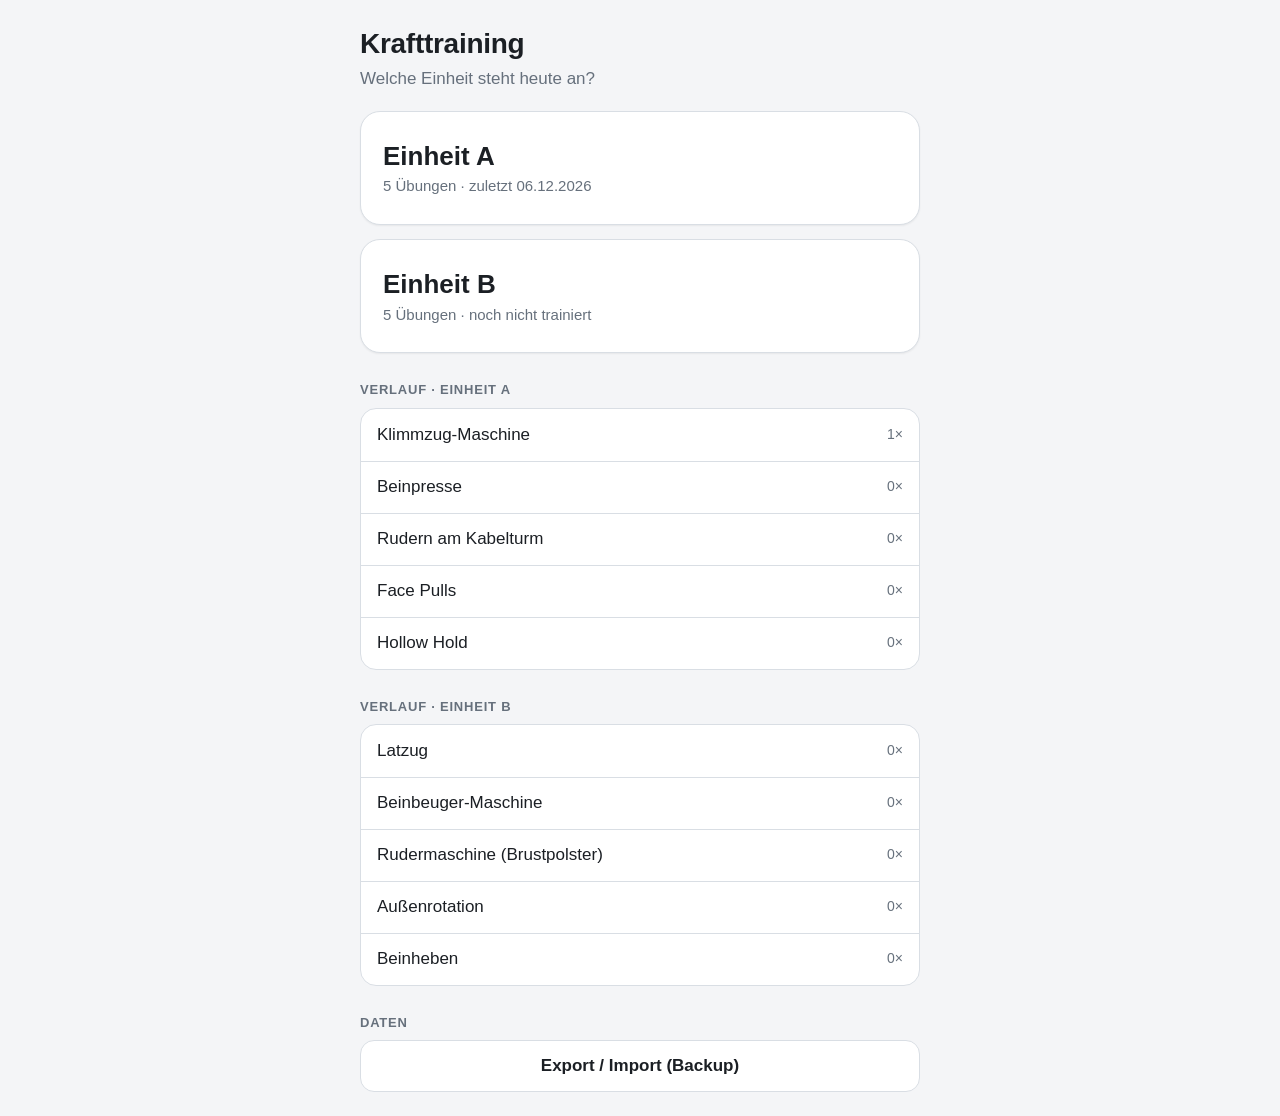
==== commit 21464923: "Revert "Tracker: Streckenvorschau (Überflug über die Übungen wie bei Mario Kart)" This reverts commi" ====
--- a/krafttraining/index.html
+++ b/krafttraining/index.html
@@ -16,14 +16,12 @@
   --bg: #f4f5f7; --card: #ffffff; --text: #1b1f24; --muted: #66707c;
   --line: #d9dee4; --field: #f4f5f7; --accent: #0f766e; --on-accent: #ffffff;
   --tint: #e3f2f0; --danger: #b42318; --shadow: 0 1px 2px rgba(0,0,0,.06);
-  --track: #c4ccd4; --track-edge: #9aa5b0;
 }
 @media (prefers-color-scheme: dark) {
   :root {
     --bg: #101418; --card: #1a2027; --text: #e8ecf0; --muted: #98a2ae;
     --line: #2d3640; --field: #12171c; --accent: #2dd4bf; --on-accent: #04201d;
     --tint: #17302e; --danger: #ff8a80; --shadow: none;
-    --track: #3a4652; --track-edge: #55626f;
   }
 }
 * { box-sizing: border-box; -webkit-tap-highlight-color: transparent; }
@@ -119,29 +117,6 @@
 select { min-height: 54px; }
 textarea { padding: 12px; font-size: 15px; line-height: 1.45; resize: vertical; }
 .stack { display: grid; gap: 10px; }
-.map { background: var(--card); border: 1.5px solid var(--line); border-radius: 18px; overflow: hidden; }
-.map svg { display: block; width: 100%; height: auto; }
-.map .edge { fill: none; stroke: var(--track-edge); stroke-width: 36; stroke-linecap: round; stroke-linejoin: round; }
-.map .road { fill: none; stroke: var(--track); stroke-width: 30; stroke-linecap: round; stroke-linejoin: round; }
-.map .mid { fill: none; stroke: var(--card); stroke-opacity: .75; stroke-width: 2; stroke-dasharray: 8 9; }
-.map .stn { cursor: pointer; }
-.map .stn circle { fill: var(--card); stroke: var(--accent); stroke-width: 3; transition: fill .25s; }
-.map .stn text { fill: var(--text); font-size: 14px; font-weight: 700; text-anchor: middle; dominant-baseline: central; pointer-events: none; }
-.map .stn.seen circle { fill: var(--accent); }
-.map .stn.seen text { fill: var(--on-accent); }
-.map .stn.now circle { stroke-width: 5; }
-.map .name { fill: var(--text); font-size: 13px; font-weight: 700; text-anchor: middle; paint-order: stroke; stroke: var(--card); stroke-width: 4px; stroke-linejoin: round; }
-.map .tag { fill: var(--muted); font-size: 11px; font-weight: 700; letter-spacing: .08em; }
-.kart .body { fill: var(--accent); stroke: var(--card); stroke-width: 2; }
-.kart .wheel { fill: var(--text); }
-.kart .glass { fill: var(--card); opacity: .85; }
-.pv-card { margin: 12px 0; min-height: 132px; }
-.pv-card h3 { margin: 0 0 2px; font-size: 20px; }
-.pv-ctrl { display: grid; grid-template-columns: 1fr 1.4fr 1fr; gap: 10px; margin: 10px 0 14px; }
-.pv-ctrl button { font-size: 22px; }
-.pv-dots { text-align: center; color: var(--muted); font-size: 14px; margin-top: 6px; }
-@media (prefers-reduced-motion: no-preference) { .map .stn.now circle { animation: pulse 1.1s ease-in-out infinite alternate; transform-origin: center; transform-box: fill-box; } }
-@keyframes pulse { from { transform: scale(1); } to { transform: scale(1.18); } }
 .seg { display: inline-flex; border: 1.5px solid var(--line); border-radius: 12px; overflow: hidden; margin-top: 10px; }
 .seg button { width: auto; min-height: 44px; min-width: 76px; padding: 0 16px; border-radius: 0; background: var(--field); color: var(--muted); font-size: 15px; }
 .seg button.on { background: var(--accent); color: var(--on-accent); }
@@ -319,9 +294,6 @@
     h("h1", null, "Krafttraining"),
     h("p", { class: "muted" }, "Welche Einheit steht heute an?"),
     h("div", { class: "plans" }, planBtn("A"), planBtn("B")),
-    h("div", { class: "pv-ctrl", style: "grid-template-columns:1fr 1fr;margin-bottom:0" },
-      h("a", { class: "btn secondary", href: "#/vorschau/A", style: "font-size:15px" }, "▶ Vorschau A"),
-      h("a", { class: "btn secondary", href: "#/vorschau/B", style: "font-size:15px" }, "▶ Vorschau B")),
     h("h2", null, "Verlauf · Einheit A"), exLinks("A"),
     h("h2", null, "Verlauf · Einheit B"), exLinks("B"),
     h("h2", null, "Daten"),
@@ -423,127 +395,9 @@
   return h("div", null,
     backLink("#/", "Start"),
     h("h1", null, plan.name),
-    h("a", { class: "btn secondary", href: "#/vorschau/" + key, style: "margin:6px 0" }, "▶ Streckenvorschau"),
     h("div", { class: "datebar" }, h("label", null, "Datum"), dateIn),
     cards,
     h("div", { class: "savebar" }, h("button", { type: "button", onclick: save }, plan.name + " speichern")));
-}
-
-/* ---------- Streckenvorschau (Überflug wie bei Mario Kart) ---------- */
-function viewPreview(key) {
-  const plan = PLANS[key], ids = plan.ids, n = ids.length;
-  const NS = "http://www.w3.org/2000/svg", W = 360, VH = 320, STEP = 150, TOP = 70;
-  const reduce = window.matchMedia && window.matchMedia("(prefers-reduced-motion: reduce)").matches;
-  const mk = (tag, a, text) => { const e = document.createElementNS(NS, tag); for (const k in a) e.setAttribute(k, a[k]); if (text != null) e.textContent = text; return e; };
-  const pts = ids.map((id, i) => ({ x: i % 2 === 0 ? 100 : 260, y: TOP + i * STEP }));
-  const last = pts[n - 1], endY = last.y + 70, totalH = endY + 50;
-  const seg = (a, b) => " C " + a.x + " " + (a.y + 75) + " " + b.x + " " + (b.y - 75) + " " + b.x + " " + b.y;
-  const dTo = i => { let d = "M" + pts[0].x + " 20 L" + pts[0].x + " " + pts[0].y; for (let k = 1; k <= i; k++) d += seg(pts[k - 1], pts[k]); return d; };
-  const dFull = dTo(n - 1) + " L" + last.x + " " + endY;
-
-  const svg = mk("svg", { viewBox: "0 0 " + W + " " + VH, role: "img", "aria-label": "Streckenvorschau " + plan.name });
-  const defs = mk("defs", {});
-  const chk = mk("pattern", { id: "chk" + key, width: 12, height: 12, patternUnits: "userSpaceOnUse" });
-  chk.append(mk("rect", { width: 12, height: 12, fill: "#fff" }), mk("rect", { width: 6, height: 6, fill: "#111" }), mk("rect", { x: 6, y: 6, width: 6, height: 6, fill: "#111" }));
-  defs.append(chk); svg.append(defs);
-  const road = mk("path", { class: "road", d: dFull });
-  svg.append(mk("path", { class: "edge", d: dFull }), road, mk("path", { class: "mid", d: dFull }));
-  svg.append(mk("rect", { x: pts[0].x - 18, y: 24, width: 36, height: 5, rx: 2, fill: "var(--text)" }), mk("text", { class: "tag", x: pts[0].x + 26, y: 31 }, "START"));
-  svg.append(mk("rect", { x: last.x - 24, y: endY - 2, width: 48, height: 12, rx: 2, fill: "url(#chk" + key + ")", stroke: "var(--text)", "stroke-width": 1 }), mk("text", { class: "tag", x: last.x, y: endY + 28, "text-anchor": "middle" }, "ZIEL"));
-  const stns = pts.map((p, i) => {
-    const g = mk("g", { class: "stn", tabindex: 0, role: "button", "aria-label": "Station " + (i + 1) + ": " + EXERCISES[ids[i]].name });
-    g.append(mk("circle", { cx: p.x, cy: p.y, r: 17 }), mk("text", { x: p.x, y: p.y }, String(i + 1)));
-    g.addEventListener("click", () => { pause(); goTo(i); });
-    g.addEventListener("keydown", e => { if (e.key === "Enter" || e.key === " ") { e.preventDefault(); pause(); goTo(i); } });
-    svg.append(g); return g;
-  });
-  const nameTxt = mk("text", { class: "name", x: 0, y: 0 }, "");
-  const kart = mk("g", { class: "kart" });
-  kart.append(mk("rect", { class: "wheel", x: -9, y: -9, width: 7, height: 4, rx: 1 }), mk("rect", { class: "wheel", x: -9, y: 5, width: 7, height: 4, rx: 1 }),
-    mk("rect", { class: "wheel", x: 4, y: -9, width: 7, height: 4, rx: 1 }), mk("rect", { class: "wheel", x: 4, y: 5, width: 7, height: 4, rx: 1 }),
-    mk("rect", { class: "body", x: -11, y: -6, width: 24, height: 12, rx: 5 }), mk("rect", { class: "glass", x: 1, y: -4, width: 6, height: 8, rx: 2 }));
-  svg.append(nameTxt, kart);
-
-  // Beschreibung der Stationen
-  const info = ids.map(id => {
-    const ex = EXERCISES[id], noW = ex.kind === "time", lst = lastFor(id, "9999-12-31", key), sug = suggestion(ex, lst, curUnit(id));
-    return { name: ex.name, spec: ex.sets + " × " + ex.min + "–" + ex.max + (noW ? " Sek." : " Wdh.") + (ex.note ? " " + ex.note : ""),
-             last: lst ? "Letztes Mal (" + dmy(lst.date) + "): " + lastText(ex, lst) : "Noch keine Einträge – das wird dein Startwert.", sug };
-  });
-
-  const card = h("section", { class: "card pv-card", "aria-live": "polite" });
-  const dots = h("div", { class: "pv-dots" });
-  const playBtn = h("button", { type: "button", "aria-label": "Überflug starten oder pausieren" }, "▶");
-  const prevBtn = h("button", { type: "button", class: "secondary", "aria-label": "Vorherige Station" }, "‹");
-  const nextBtn = h("button", { type: "button", class: "secondary", "aria-label": "Nächste Station" }, "›");
-  const root = h("div", null,
-    backLink("#/plan/" + key, plan.name),
-    h("h1", null, "Streckenvorschau"),
-    h("p", { class: "muted" }, plan.name + " · " + n + " Stationen"),
-    h("div", { class: "map" }, svg), card, h("div", { class: "pv-ctrl" }, prevBtn, playBtn, nextBtn), dots,
-    h("div", { class: "savebar" }, h("a", { class: "btn", href: "#/plan/" + key }, plan.name + " starten")));
-
-  let pos = 0, cum = [], total = 0, idx = -1, playing = !reduce, raf = 0, timer = 0, ready = false;
-  const alive = () => root.isConnected;
-  function pause() { playing = false; clearTimeout(timer); playBtn.textContent = "▶"; }
-  function paint(len, stop) {
-    const p = road.getPointAtLength(len), a = road.getPointAtLength(Math.max(0, len - 2)), b = road.getPointAtLength(Math.min(total, len + 2));
-    kart.setAttribute("transform", "translate(" + p.x + " " + p.y + ") rotate(" + (Math.atan2(b.y - a.y, b.x - a.x) * 180 / Math.PI) + ")");
-    const cy = Math.max(0, Math.min(totalH - VH, p.y - VH * 0.45));
-    svg.setAttribute("viewBox", "0 " + cy + " " + W + " " + VH);
-  }
-  function show(i) {
-    idx = i;
-    stns.forEach((g, k) => { g.classList.toggle("seen", k <= i); g.classList.toggle("now", k === i); });
-    dots.textContent = i < n ? "Station " + (i + 1) + " von " + n : "Ziel";
-    if (i < n) {
-      const t = info[i];
-      nameTxt.textContent = t.name; nameTxt.setAttribute("x", pts[i].x); nameTxt.setAttribute("y", pts[i].y - 28);
-      card.replaceChildren(h("h3", null, (i + 1) + " · " + t.name), h("div", { class: "spec" }, t.spec), h("div", { class: "last" }, t.last),
-        ...(t.sug ? [h("div", { class: "suggest", style: "margin:0" }, h("b", null, t.sug.title), t.sug.text)] : []));
-    } else {
-      nameTxt.textContent = "";
-      card.replaceChildren(h("h3", null, "🏁 Ziel!"), h("div", { class: "spec" }, "Alle " + n + " Übungen im Blick."), h("div", { class: "last" }, "Bereit? Dann starte die Einheit."));
-    }
-    prevBtn.disabled = i <= 0; nextBtn.disabled = i >= n;
-  }
-  function goTo(i) {
-    cancelAnimationFrame(raf); clearTimeout(timer);
-    i = Math.max(0, Math.min(n, i));
-    const from = pos, to = cum[i], dur = reduce ? 0 : Math.max(450, Math.abs(to - from) * 3.2);
-    nameTxt.textContent = "";
-    const t0 = performance.now();
-    const step = now => {
-      if (!alive()) return;
-      const k = dur === 0 ? 1 : Math.min(1, (now - t0) / dur), e = k < .5 ? 2 * k * k : 1 - Math.pow(-2 * k + 2, 2) / 2;
-      pos = from + (to - from) * e; paint(pos);
-      if (k < 1) raf = requestAnimationFrame(step);
-      else { pos = to; show(i); if (playing) timer = setTimeout(() => { if (alive()) { if (i >= n) pause(); else goTo(i + 1); } }, i >= n ? 0 : 2400); }
-    };
-    raf = requestAnimationFrame(step);
-  }
-  playBtn.addEventListener("click", () => {
-    if (playing) { pause(); return; }
-    playing = true; playBtn.textContent = "❚❚";
-    goTo(idx >= n ? 0 : idx + 1);
-  });
-  prevBtn.addEventListener("click", () => { pause(); goTo(idx - 1); });
-  nextBtn.addEventListener("click", () => { pause(); goTo(idx + 1); });
-  prevBtn.disabled = true;
-
-  setTimeout(() => { // Längen messen, sobald die Ansicht im DOM hängt
-    if (!alive()) return;
-    total = road.getTotalLength();
-    const tmp = mk("path", {}); svg.append(tmp);
-    cum = pts.map((p, i) => { tmp.setAttribute("d", dTo(i)); return tmp.getTotalLength(); }); cum.push(total);
-    tmp.remove(); ready = true;
-    paint(0);
-    card.replaceChildren(h("h3", null, "Auf die Plätze …"), h("div", { class: "spec" }, "Der Überflug zeigt jede Übung der Einheit, dazu was zuletzt war und den Vorschlag für heute."));
-    dots.textContent = "";
-    if (playing) { playBtn.textContent = "❚❚"; timer = setTimeout(() => alive() && goTo(0), 700); }
-    else { playBtn.textContent = "▶"; }
-  }, 0);
-  return root;
 }
 
 function lineChart(points, unitLabel) {
@@ -721,7 +575,6 @@
   const parts = location.hash.replace(/^#\/?/, "").split("/");
   let view;
   if (parts[0] === "plan" && PLANS[parts[1]]) view = viewPlan(parts[1]);
-  else if (parts[0] === "vorschau" && PLANS[parts[1]]) view = viewPreview(parts[1]);
   else if (parts[0] === "ex" && EXERCISES[parts[1]]) view = viewExercise(parts[1]);
   else if (parts[0] === "daten") view = viewData();
   else view = viewHome();
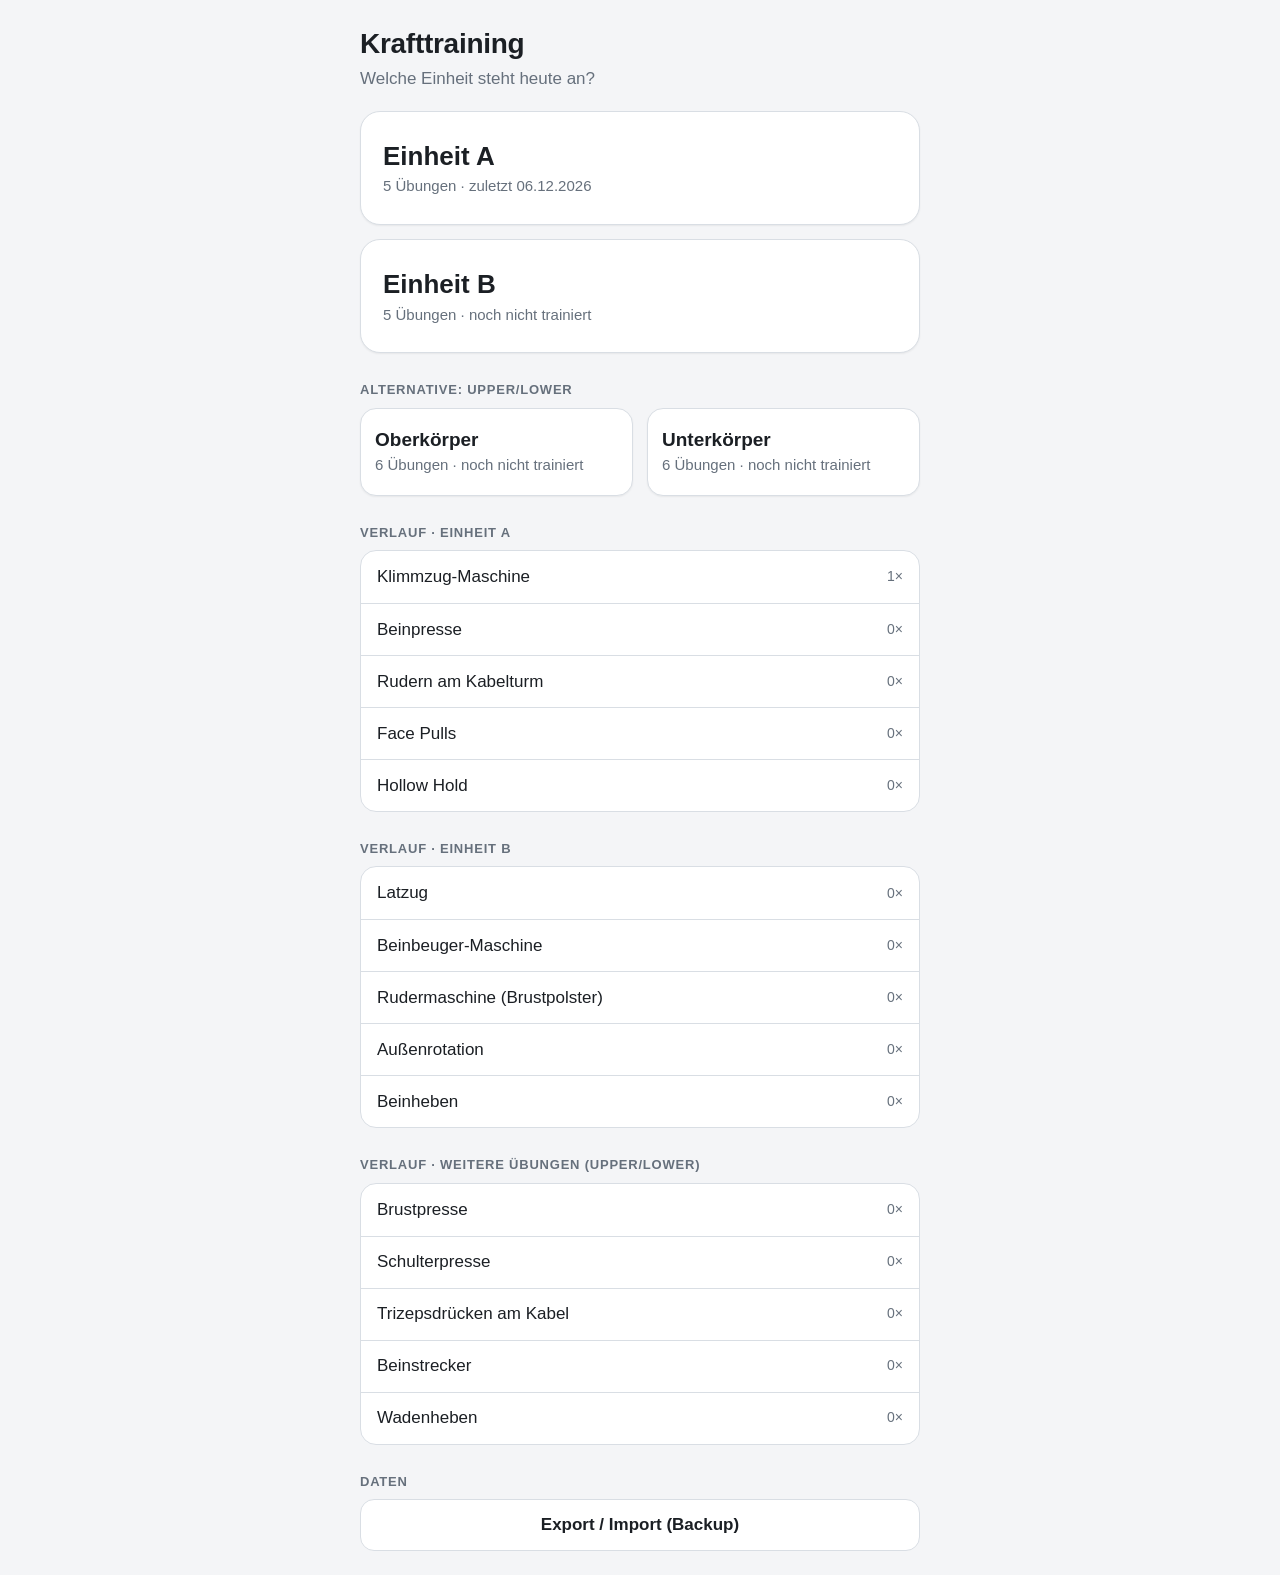
==== commit fc1165a0: "Tracker: Upper/Lower-Split als Alternative (Oberkörper, Unterkörper) Co-Authored-By: Claude Sonnet 5" ====
--- a/krafttraining/index.html
+++ b/krafttraining/index.html
@@ -59,6 +59,9 @@
 .plan b { display: block; font-size: 26px; }
 .plan span { color: var(--muted); font-size: 15px; }
 .plan:active { transform: scale(.99); }
+.plans.two { grid-template-columns: 1fr 1fr; margin-top: 0; }
+.plan.small-plan { padding: 18px 14px; border-radius: 16px; }
+.plan.small-plan b { font-size: 19px; }
 
 .list { background: var(--card); border: 1.5px solid var(--line); border-radius: 16px; overflow: hidden; }
 .list a { display: flex; justify-content: space-between; align-items: center; min-height: 52px; padding: 8px 16px; color: var(--text); text-decoration: none; border-top: 1px solid var(--line); }
@@ -141,11 +144,19 @@
   curl:   { name: "Beinbeuger-Maschine",        sets: 3, min: 10, max: 12, kind: "normal" },
   ruder:  { name: "Rudermaschine (Brustpolster)", sets: 3, min: 10, max: 12, kind: "normal" },
   rot:    { name: "Außenrotation",              sets: 2, min: 12, max: 15, kind: "normal", note: "pro Seite" },
-  heben:  { name: "Beinheben",                  sets: 3, min: 8,  max: 12, kind: "bw" }
+  heben:  { name: "Beinheben",                  sets: 3, min: 8,  max: 12, kind: "bw" },
+  brust:  { name: "Brustpresse",                sets: 3, min: 8,  max: 12, kind: "normal" },
+  schulter: { name: "Schulterpresse",           sets: 3, min: 8,  max: 12, kind: "normal" },
+  trizeps: { name: "Trizepsdrücken am Kabel",   sets: 3, min: 10, max: 15, kind: "normal" },
+  strecker: { name: "Beinstrecker",             sets: 3, min: 10, max: 15, kind: "normal" },
+  wade:   { name: "Wadenheben",                 sets: 3, min: 12, max: 15, kind: "normal" }
 };
 const PLANS = {
   A: { name: "Einheit A", ids: ["klimm", "bein", "kabel", "face", "hollow"] },
-  B: { name: "Einheit B", ids: ["latzug", "curl", "ruder", "rot", "heben"] }
+  B: { name: "Einheit B", ids: ["latzug", "curl", "ruder", "rot", "heben"] },
+  // Alternative: Upper/Lower-Split (teilt sich Übungen und Verlauf mit A und B)
+  O: { name: "Oberkörper", ids: ["klimm", "brust", "ruder", "schulter", "face", "trizeps"], alt: true },
+  U: { name: "Unterkörper", ids: ["bein", "curl", "strecker", "wade", "hollow", "heben"], alt: true }
 };
 
 /* ---------- Hilfsfunktionen ---------- */
@@ -280,13 +291,15 @@
 
 function viewHome() {
   const sessions = sortedSessions();
+  const baseIds = PLANS.A.ids.concat(PLANS.B.ids);
+  const extraIds = [...new Set(PLANS.O.ids.concat(PLANS.U.ids))].filter(id => !baseIds.includes(id));
   const planBtn = key => {
     const last = sessions.filter(s => s.plan === key).pop();
-    return h("a", { class: "plan", href: "#/plan/" + key },
+    return h("a", { class: "plan" + (PLANS[key].alt ? " small-plan" : ""), href: "#/plan/" + key },
       h("b", null, PLANS[key].name),
       h("span", null, PLANS[key].ids.length + " Übungen" + (last ? " · zuletzt " + dmy(last.date) : " · noch nicht trainiert")));
   };
-  const exLinks = key => h("div", { class: "list" }, PLANS[key].ids.map(id => {
+  const exLinks = ids => h("div", { class: "list" }, ids.map(id => {
     const n = sessions.filter(s => s.entries[id]).length;
     return h("a", { href: "#/ex/" + id }, EXERCISES[id].name, h("span", null, n + "×"));
   }));
@@ -294,8 +307,11 @@
     h("h1", null, "Krafttraining"),
     h("p", { class: "muted" }, "Welche Einheit steht heute an?"),
     h("div", { class: "plans" }, planBtn("A"), planBtn("B")),
-    h("h2", null, "Verlauf · Einheit A"), exLinks("A"),
-    h("h2", null, "Verlauf · Einheit B"), exLinks("B"),
+    h("h2", null, "Alternative: Upper/Lower"),
+    h("div", { class: "plans two" }, planBtn("O"), planBtn("U")),
+    h("h2", null, "Verlauf · Einheit A"), exLinks(PLANS.A.ids),
+    h("h2", null, "Verlauf · Einheit B"), exLinks(PLANS.B.ids),
+    extraIds.length ? [h("h2", null, "Verlauf · weitere Übungen (Upper/Lower)"), exLinks(extraIds)] : null,
     h("h2", null, "Daten"),
     h("a", { class: "btn secondary", href: "#/daten" }, "Export / Import (Backup)"),
     memoryOnly ? h("p", { class: "small", style: "color:var(--danger);margin-top:12px" }, "Achtung: Der Browser erlaubt kein Speichern (privater Modus?). Daten gehen beim Schließen verloren.") : null);
